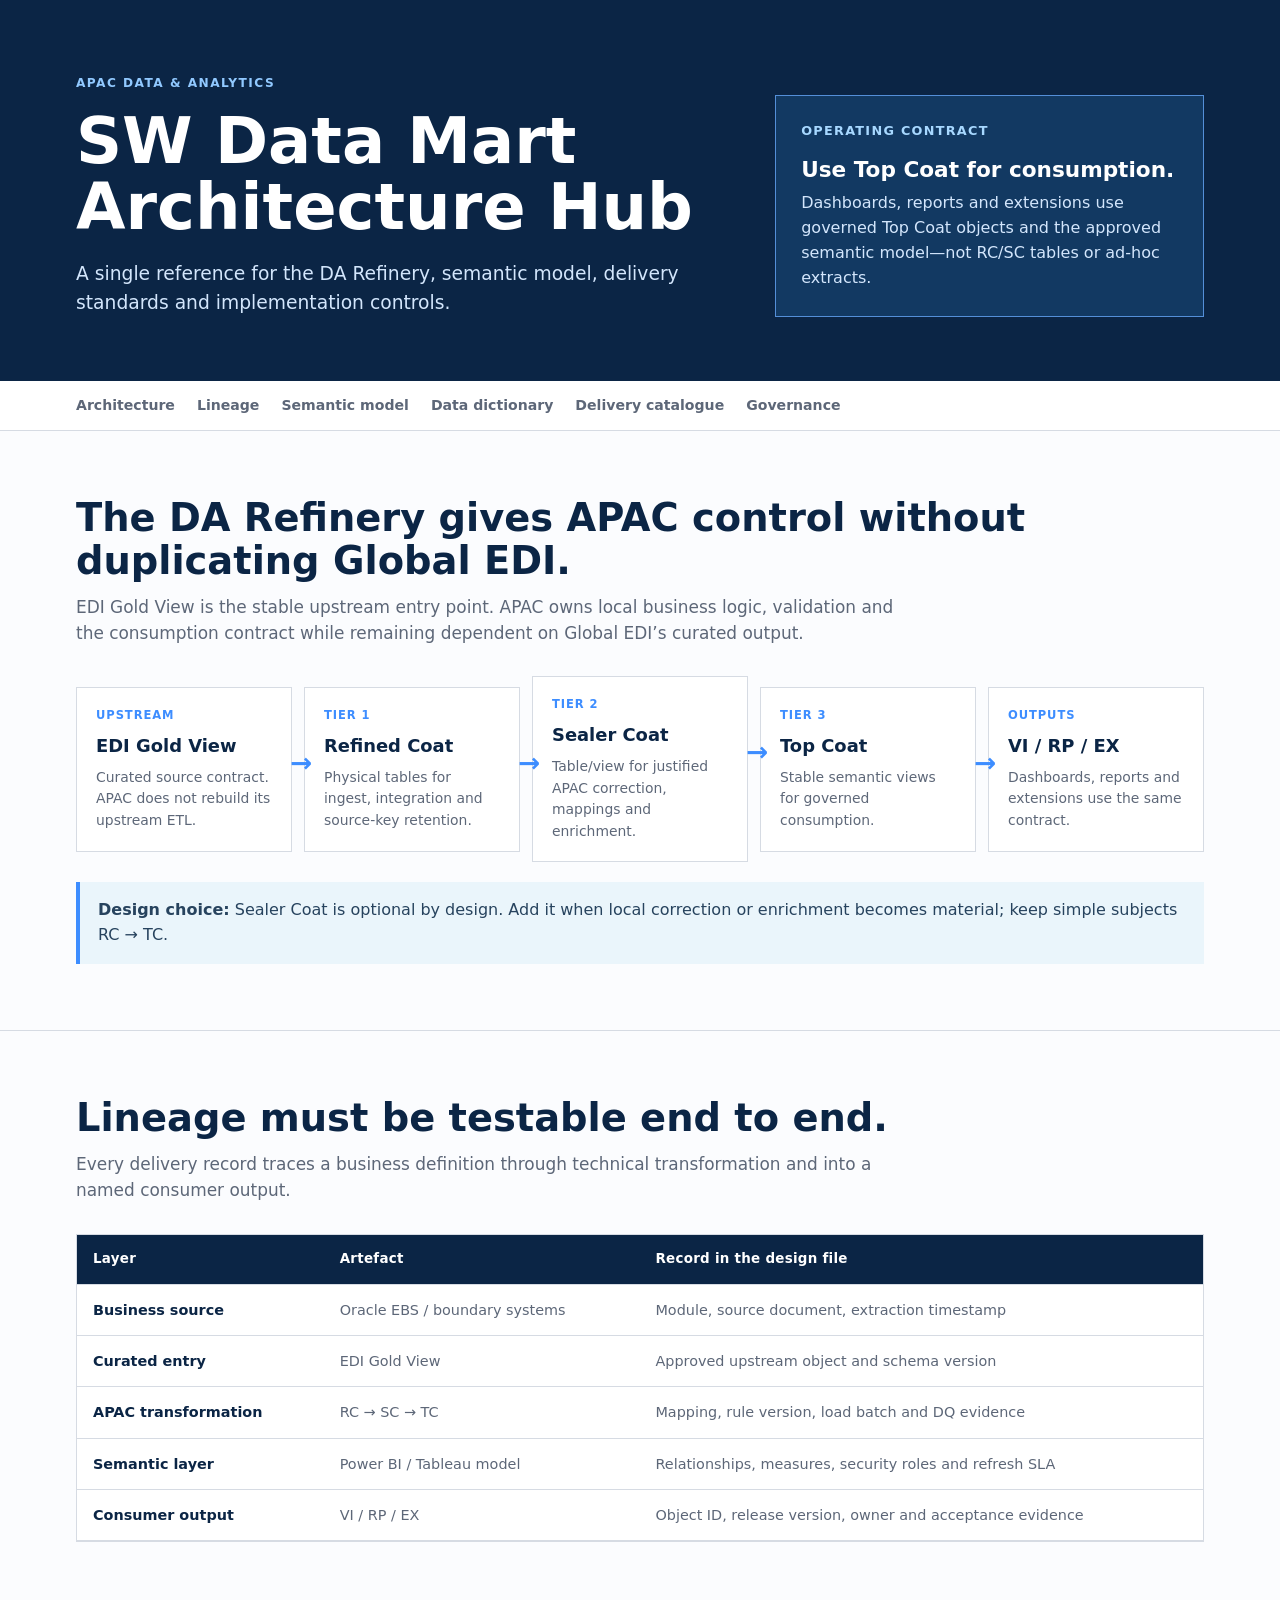
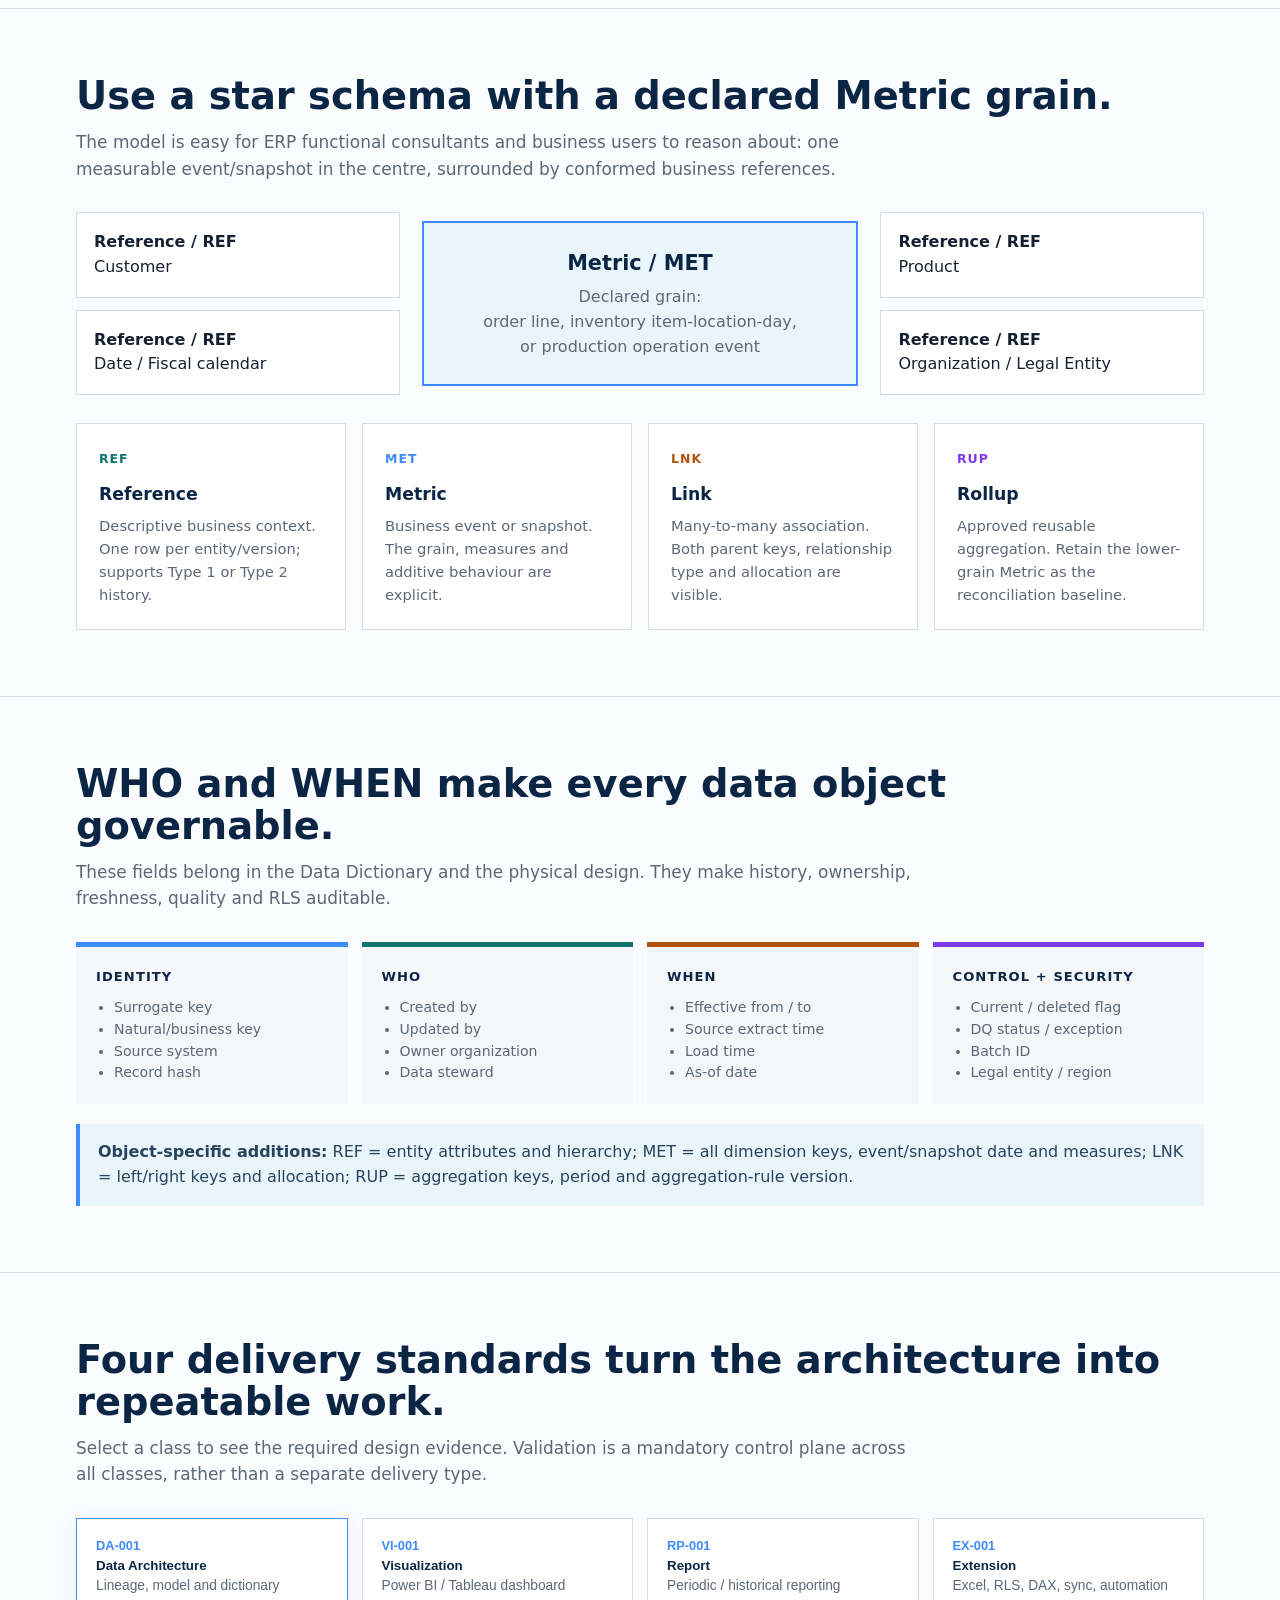
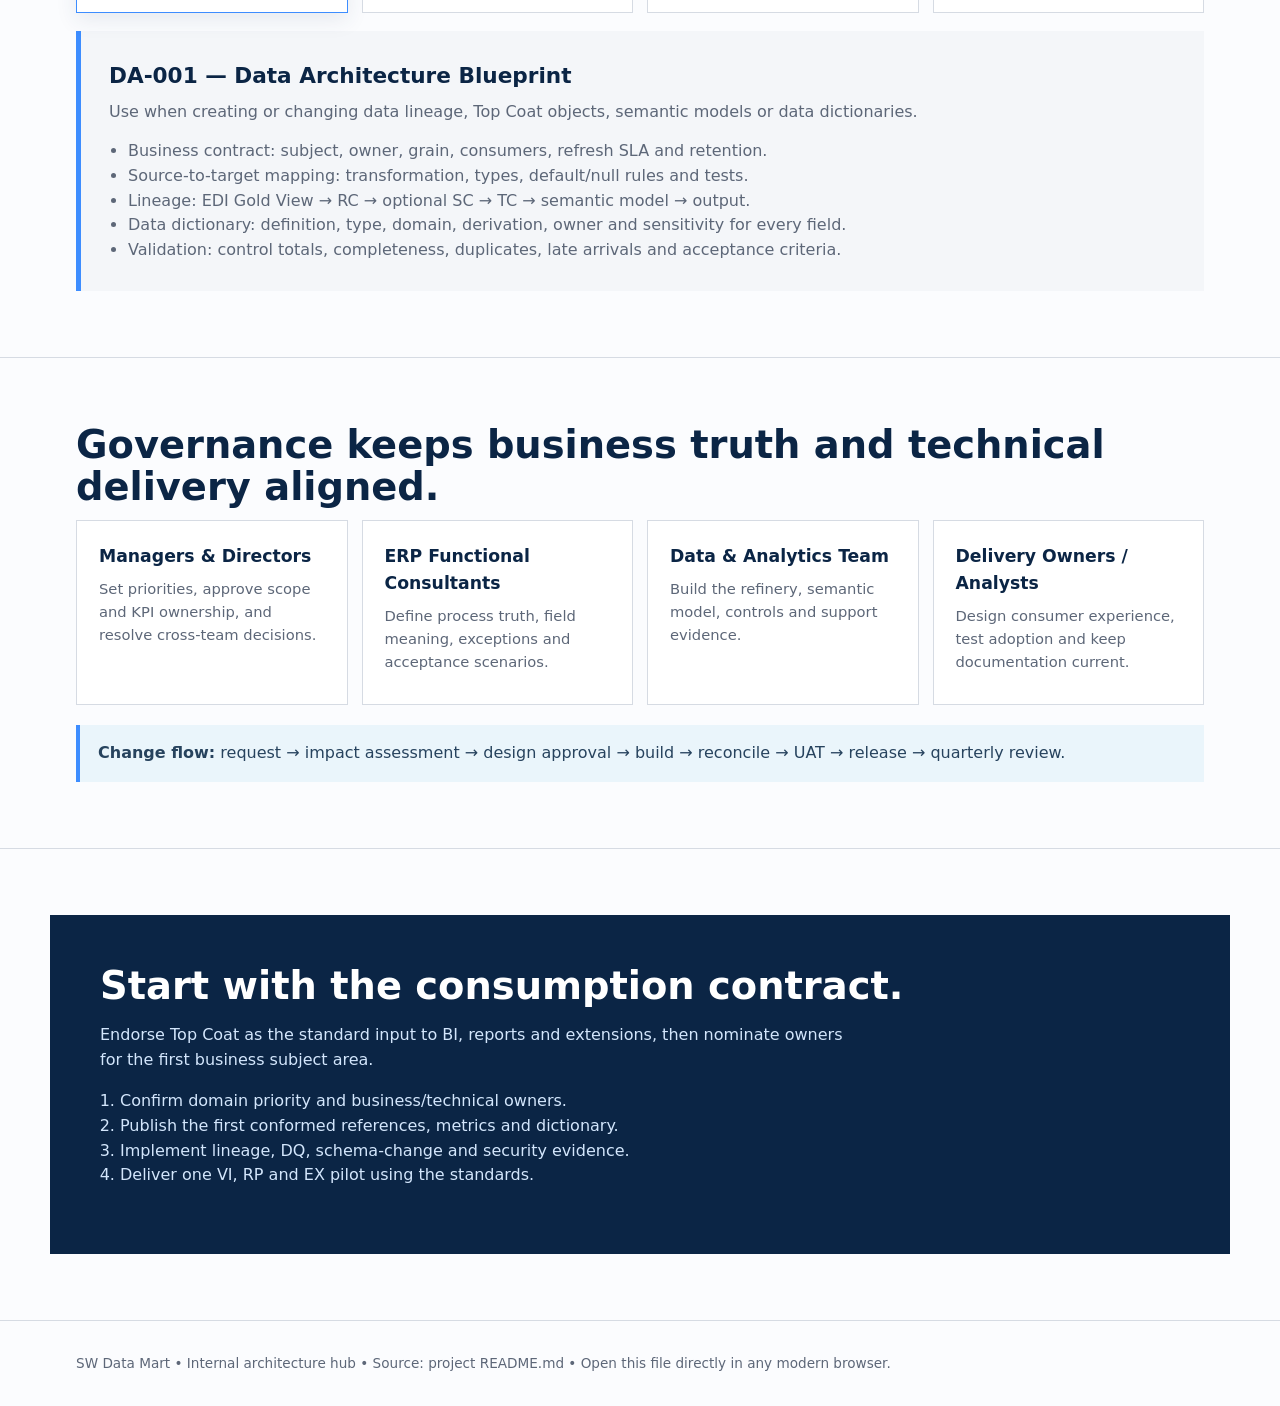
==== architecture-hub/index.html @ 83181788 "Add SW Data Mart architecture pack" ====
<!doctype html>
<html lang="en">
<head>
  <meta charset="utf-8" />
  <meta name="viewport" content="width=device-width, initial-scale=1" />
  <title>SW Data Mart | Architecture Hub</title>
  <style>
    :root{--ink:#0b2545;--text:#172033;--muted:#5d6778;--line:#d6dbe3;--soft:#f4f6f9;--blue:#3d8dff;--teal:#0f766e;--gold:#b45309;--white:#fff}*{box-sizing:border-box}html{scroll-behavior:smooth}body{margin:0;background:#fbfcfe;color:var(--text);font:16px/1.55 Inter,ui-sans-serif,system-ui,-apple-system,BlinkMacSystemFont,"Segoe UI",sans-serif}.wrap{max-width:1180px;margin:auto;padding:0 26px}.hero{background:var(--ink);color:white;padding:74px 0 64px}.eyebrow{letter-spacing:.12em;text-transform:uppercase;font-size:.76rem;font-weight:800;color:#91c9ff}.hero h1{max-width:850px;font-size:clamp(2.5rem,5vw,4.7rem);line-height:1.03;margin:16px 0 18px}.hero p{max-width:735px;margin:0;color:#d3e6fc;font-size:1.17rem}.hero-grid{display:grid;grid-template-columns:1.2fr .8fr;gap:56px;align-items:end}.contract{border:1px solid #548fd8;background:#123962;padding:25px}.contract b{display:block;color:#a7d8ff;font-size:.8rem;text-transform:uppercase;letter-spacing:.1em}.contract strong{display:block;font-size:1.35rem;margin:12px 0 5px}.contract span{color:#d3e6fc}.nav{position:sticky;top:0;z-index:3;background:#fff;border-bottom:1px solid var(--line)}.nav .wrap{display:flex;gap:22px;overflow:auto;padding-top:14px;padding-bottom:14px}.nav a{white-space:nowrap;color:var(--muted);text-decoration:none;font-size:.88rem;font-weight:700}.nav a:hover{color:var(--blue)}section{padding:66px 0;border-bottom:1px solid var(--line)}h2{font-size:clamp(1.8rem,3vw,2.7rem);line-height:1.1;color:var(--ink);margin:0 0 12px}h3{font-size:1.08rem;color:var(--ink);margin:0 0 8px}.lead{max-width:840px;color:var(--muted);font-size:1.06rem;margin:0 0 30px}.flow{display:grid;grid-template-columns:repeat(5,1fr);gap:12px;align-items:center}.flow .step{min-height:148px;background:white;border:1px solid var(--line);padding:19px;position:relative}.flow .step:not(:last-child):after{content:"→";position:absolute;right:-21px;top:55px;color:var(--blue);font-size:1.65rem;font-weight:700;z-index:1}.tag{font-size:.72rem;font-weight:800;letter-spacing:.08em;color:var(--blue);text-transform:uppercase}.step strong{display:block;margin:7px 0;color:var(--ink);font-size:1.12rem}.step p{font-size:.87rem;color:var(--muted);margin:0}.note{margin-top:20px;background:#eaf5fb;padding:16px 18px;border-left:4px solid var(--blue);color:#27435e}.grid{display:grid;grid-template-columns:repeat(4,1fr);gap:16px}.card{background:#fff;border:1px solid var(--line);padding:22px;min-height:202px}.card p{margin:0;color:var(--muted);font-size:.92rem}.card .code{display:inline-block;margin-bottom:12px;font-size:.78rem;font-weight:800;letter-spacing:.08em;color:var(--blue)}.card.ref .code{color:var(--teal)}.card.met .code{color:var(--blue)}.card.lnk .code{color:var(--gold)}.card.rup .code{color:#7c3aed}.model{display:grid;grid-template-columns:1fr 1.35fr 1fr;gap:22px;align-items:center}.refs{display:grid;gap:12px}.refbox,.metric{background:#fff;border:1px solid var(--line);padding:17px}.metric{background:#eaf5fb;border:2px solid var(--blue);min-height:165px;display:grid;place-items:center;text-align:center}.metric strong{display:block;font-size:1.3rem;color:var(--ink)}.metric p{margin:6px 0 0;color:var(--muted)}.field-grid{display:grid;grid-template-columns:repeat(4,1fr);gap:14px}.field{padding:20px;background:var(--soft);border-top:5px solid var(--blue)}.field:nth-child(2){border-color:var(--teal)}.field:nth-child(3){border-color:var(--gold)}.field:nth-child(4){border-color:#7c3aed}.field h3{font-size:.82rem;letter-spacing:.08em;text-transform:uppercase}.field ul{padding-left:18px;margin:10px 0 0;color:var(--muted);font-size:.88rem}.table-wrap{overflow:auto;border:1px solid var(--line);background:white}table{border-collapse:collapse;width:100%;min-width:720px}th,td{padding:14px 16px;text-align:left;vertical-align:top;border-bottom:1px solid var(--line)}th{background:var(--ink);color:#fff;font-size:.84rem;letter-spacing:.02em}td{font-size:.9rem;color:var(--muted)}td:first-child{font-weight:800;color:var(--ink)}.catalog{display:grid;grid-template-columns:repeat(4,1fr);gap:14px}.catalog button{appearance:none;text-align:left;border:1px solid var(--line);background:#fff;padding:19px;cursor:pointer;transition:.15s}.catalog button:hover,.catalog button.active{border-color:var(--blue);box-shadow:0 7px 20px #26456118}.catalog .code{font-size:.8rem;font-weight:800;color:var(--blue)}.catalog strong{display:block;color:var(--ink);margin:5px 0}.catalog span{font-size:.86rem;color:var(--muted)}.detail{margin-top:18px;padding:28px;background:var(--soft);border-left:5px solid var(--blue)}.detail h3{font-size:1.35rem}.detail p{color:var(--muted);margin:6px 0}.detail ul{margin:14px 0 0;padding-left:19px;color:var(--muted)}.roles{display:grid;grid-template-columns:repeat(4,1fr);gap:14px}.roles .card{min-height:185px}.cta{background:var(--ink);color:white;padding:50px}.cta h2{color:white}.cta p{color:#d3e6fc;max-width:760px}.cta ol{padding-left:20px;color:#d3e6fc}.footer{padding:32px 0;color:var(--muted);font-size:.85rem}@media(max-width:850px){.hero-grid,.model{grid-template-columns:1fr}.flow,.grid,.field-grid,.catalog,.roles{grid-template-columns:repeat(2,1fr)}.flow .step:not(:last-child):after{display:none}}@media(max-width:530px){.wrap{padding:0 18px}.hero{padding:54px 0}.flow,.grid,.field-grid,.catalog,.roles{grid-template-columns:1fr}section{padding:48px 0}}
  </style>
</head>
<body>
  <header class="hero"><div class="wrap hero-grid"><div><div class="eyebrow">APAC Data & Analytics</div><h1>SW Data Mart<br>Architecture Hub</h1><p>A single reference for the DA Refinery, semantic model, delivery standards and implementation controls.</p></div><aside class="contract"><b>Operating contract</b><strong>Use Top Coat for consumption.</strong><span>Dashboards, reports and extensions use governed Top Coat objects and the approved semantic model—not RC/SC tables or ad-hoc extracts.</span></aside></div></header>
  <nav class="nav"><div class="wrap"><a href="#architecture">Architecture</a><a href="#lineage">Lineage</a><a href="#model">Semantic model</a><a href="#dictionary">Data dictionary</a><a href="#catalogue">Delivery catalogue</a><a href="#governance">Governance</a></div></nav>
  <main>
    <section id="architecture"><div class="wrap"><h2>The DA Refinery gives APAC control without duplicating Global EDI.</h2><p class="lead">EDI Gold View is the stable upstream entry point. APAC owns local business logic, validation and the consumption contract while remaining dependent on Global EDI’s curated output.</p><div class="flow"><div class="step"><div class="tag">Upstream</div><strong>EDI Gold View</strong><p>Curated source contract. APAC does not rebuild its upstream ETL.</p></div><div class="step"><div class="tag">Tier 1</div><strong>Refined Coat</strong><p>Physical tables for ingest, integration and source-key retention.</p></div><div class="step"><div class="tag">Tier 2</div><strong>Sealer Coat</strong><p>Table/view for justified APAC correction, mappings and enrichment.</p></div><div class="step"><div class="tag">Tier 3</div><strong>Top Coat</strong><p>Stable semantic views for governed consumption.</p></div><div class="step"><div class="tag">Outputs</div><strong>VI / RP / EX</strong><p>Dashboards, reports and extensions use the same contract.</p></div></div><div class="note"><strong>Design choice:</strong> Sealer Coat is optional by design. Add it when local correction or enrichment becomes material; keep simple subjects RC → TC.</div></div></section>
    <section id="lineage"><div class="wrap"><h2>Lineage must be testable end to end.</h2><p class="lead">Every delivery record traces a business definition through technical transformation and into a named consumer output.</p><div class="table-wrap"><table><thead><tr><th>Layer</th><th>Artefact</th><th>Record in the design file</th></tr></thead><tbody><tr><td>Business source</td><td>Oracle EBS / boundary systems</td><td>Module, source document, extraction timestamp</td></tr><tr><td>Curated entry</td><td>EDI Gold View</td><td>Approved upstream object and schema version</td></tr><tr><td>APAC transformation</td><td>RC → SC → TC</td><td>Mapping, rule version, load batch and DQ evidence</td></tr><tr><td>Semantic layer</td><td>Power BI / Tableau model</td><td>Relationships, measures, security roles and refresh SLA</td></tr><tr><td>Consumer output</td><td>VI / RP / EX</td><td>Object ID, release version, owner and acceptance evidence</td></tr></tbody></table></div></div></section>
    <section id="model"><div class="wrap"><h2>Use a star schema with a declared Metric grain.</h2><p class="lead">The model is easy for ERP functional consultants and business users to reason about: one measurable event/snapshot in the centre, surrounded by conformed business references.</p><div class="model"><div class="refs"><div class="refbox"><strong>Reference / REF</strong><br><span>Customer</span></div><div class="refbox"><strong>Reference / REF</strong><br><span>Date / Fiscal calendar</span></div></div><div class="metric"><div><strong>Metric / MET</strong><p>Declared grain:<br>order line, inventory item-location-day,<br>or production operation event</p></div></div><div class="refs"><div class="refbox"><strong>Reference / REF</strong><br><span>Product</span></div><div class="refbox"><strong>Reference / REF</strong><br><span>Organization / Legal Entity</span></div></div></div><div class="grid" style="margin-top:28px"><article class="card ref"><div class="code">REF</div><h3>Reference</h3><p>Descriptive business context. One row per entity/version; supports Type 1 or Type 2 history.</p></article><article class="card met"><div class="code">MET</div><h3>Metric</h3><p>Business event or snapshot. The grain, measures and additive behaviour are explicit.</p></article><article class="card lnk"><div class="code">LNK</div><h3>Link</h3><p>Many-to-many association. Both parent keys, relationship type and allocation are visible.</p></article><article class="card rup"><div class="code">RUP</div><h3>Rollup</h3><p>Approved reusable aggregation. Retain the lower-grain Metric as the reconciliation baseline.</p></article></div></div></section>
    <section id="dictionary"><div class="wrap"><h2>WHO and WHEN make every data object governable.</h2><p class="lead">These fields belong in the Data Dictionary and the physical design. They make history, ownership, freshness, quality and RLS auditable.</p><div class="field-grid"><article class="field"><h3>Identity</h3><ul><li>Surrogate key</li><li>Natural/business key</li><li>Source system</li><li>Record hash</li></ul></article><article class="field"><h3>WHO</h3><ul><li>Created by</li><li>Updated by</li><li>Owner organization</li><li>Data steward</li></ul></article><article class="field"><h3>WHEN</h3><ul><li>Effective from / to</li><li>Source extract time</li><li>Load time</li><li>As-of date</li></ul></article><article class="field"><h3>Control + Security</h3><ul><li>Current / deleted flag</li><li>DQ status / exception</li><li>Batch ID</li><li>Legal entity / region</li></ul></article></div><div class="note"><strong>Object-specific additions:</strong> REF = entity attributes and hierarchy; MET = all dimension keys, event/snapshot date and measures; LNK = left/right keys and allocation; RUP = aggregation keys, period and aggregation-rule version.</div></div></section>
    <section id="catalogue"><div class="wrap"><h2>Four delivery standards turn the architecture into repeatable work.</h2><p class="lead">Select a class to see the required design evidence. Validation is a mandatory control plane across all classes, rather than a separate delivery type.</p><div class="catalog" id="catalog"><button class="active" data-key="DA"><div class="code">DA-001</div><strong>Data Architecture</strong><span>Lineage, model and dictionary</span></button><button data-key="VI"><div class="code">VI-001</div><strong>Visualization</strong><span>Power BI / Tableau dashboard</span></button><button data-key="RP"><div class="code">RP-001</div><strong>Report</strong><span>Periodic / historical reporting</span></button><button data-key="EX"><div class="code">EX-001</div><strong>Extension</strong><span>Excel, RLS, DAX, sync, automation</span></button></div><article class="detail" id="detail"></article></div></section>
    <section id="governance"><div class="wrap"><h2>Governance keeps business truth and technical delivery aligned.</h2><div class="roles"><article class="card"><h3>Managers & Directors</h3><p>Set priorities, approve scope and KPI ownership, and resolve cross-team decisions.</p></article><article class="card"><h3>ERP Functional Consultants</h3><p>Define process truth, field meaning, exceptions and acceptance scenarios.</p></article><article class="card"><h3>Data & Analytics Team</h3><p>Build the refinery, semantic model, controls and support evidence.</p></article><article class="card"><h3>Delivery Owners / Analysts</h3><p>Design consumer experience, test adoption and keep documentation current.</p></article></div><div class="note"><strong>Change flow:</strong> request → impact assessment → design approval → build → reconcile → UAT → release → quarterly review.</div></div></section>
    <section><div class="wrap cta"><h2>Start with the consumption contract.</h2><p>Endorse Top Coat as the standard input to BI, reports and extensions, then nominate owners for the first business subject area.</p><ol><li>Confirm domain priority and business/technical owners.</li><li>Publish the first conformed references, metrics and dictionary.</li><li>Implement lineage, DQ, schema-change and security evidence.</li><li>Deliver one VI, RP and EX pilot using the standards.</li></ol></div></section>
  </main>
  <footer class="footer"><div class="wrap">SW Data Mart • Internal architecture hub • Source: project README.md • Open this file directly in any modern browser.</div></footer>
  <script>
    const data={DA:{title:'DA-001 — Data Architecture Blueprint',intro:'Use when creating or changing data lineage, Top Coat objects, semantic models or data dictionaries.',items:['Business contract: subject, owner, grain, consumers, refresh SLA and retention.','Source-to-target mapping: transformation, types, default/null rules and tests.','Lineage: EDI Gold View → RC → optional SC → TC → semantic model → output.','Data dictionary: definition, type, domain, derivation, owner and sensitivity for every field.','Validation: control totals, completeness, duplicates, late arrivals and acceptance criteria.']},VI:{title:'VI-001 — Dashboard Design Standard',intro:'Use for Power BI and Tableau dashboards that support recurring decisions.',items:['Personas and decision questions by page.','KPI catalogue: formula, grain, target, owner, drill path and validation.','Semantic model relationships, measures, filter direction and date logic.','Page design, interactions, tooltips, export behaviour and accessibility.','RLS matrix, performance tests, UAT scenarios and release record.']},RP:{title:'RP-001 — Structured Report Design Standard',intro:'Use for scheduled reports, historical output and Finance-approved override logic.',items:['Report identity, distribution, frequency, close calendar, retention and row grain.','Historical snapshot/as-of policy, restatement policy and archive location.','Finance override: scope key, base amount, override, reason, approver and effective period.','Report layout, groups, subtotals, footnotes, page breaks and export contract.','Control totals, Finance reconciliation, distribution test and sign-off.']},EX:{title:'EX-001 — Extension Design Standard',intro:'Use for Excel output, RLS, shared measures, incremental sync or automation.',items:['Business need and interface contract: inputs, outputs, timing and error behaviour.','Top Coat / semantic data contract and allowed-field classification.','Identity, least-privilege access, entitlement reference and export restrictions.','Schedule/trigger, idempotency, watermark, alerting, recovery and support owner.','Security test, failure simulation, lifecycle, versioning and retirement plan.']}};
    const detail=document.getElementById('detail');function render(key){const x=data[key];detail.innerHTML='<h3>'+x.title+'</h3><p>'+x.intro+'</p><ul>'+x.items.map(i=>'<li>'+i+'</li>').join('')+'</ul>';document.querySelectorAll('#catalog button').forEach(b=>b.classList.toggle('active',b.dataset.key===key));}document.querySelectorAll('#catalog button').forEach(b=>b.addEventListener('click',()=>render(b.dataset.key)));render('DA');
  </script>
</body>
</html>
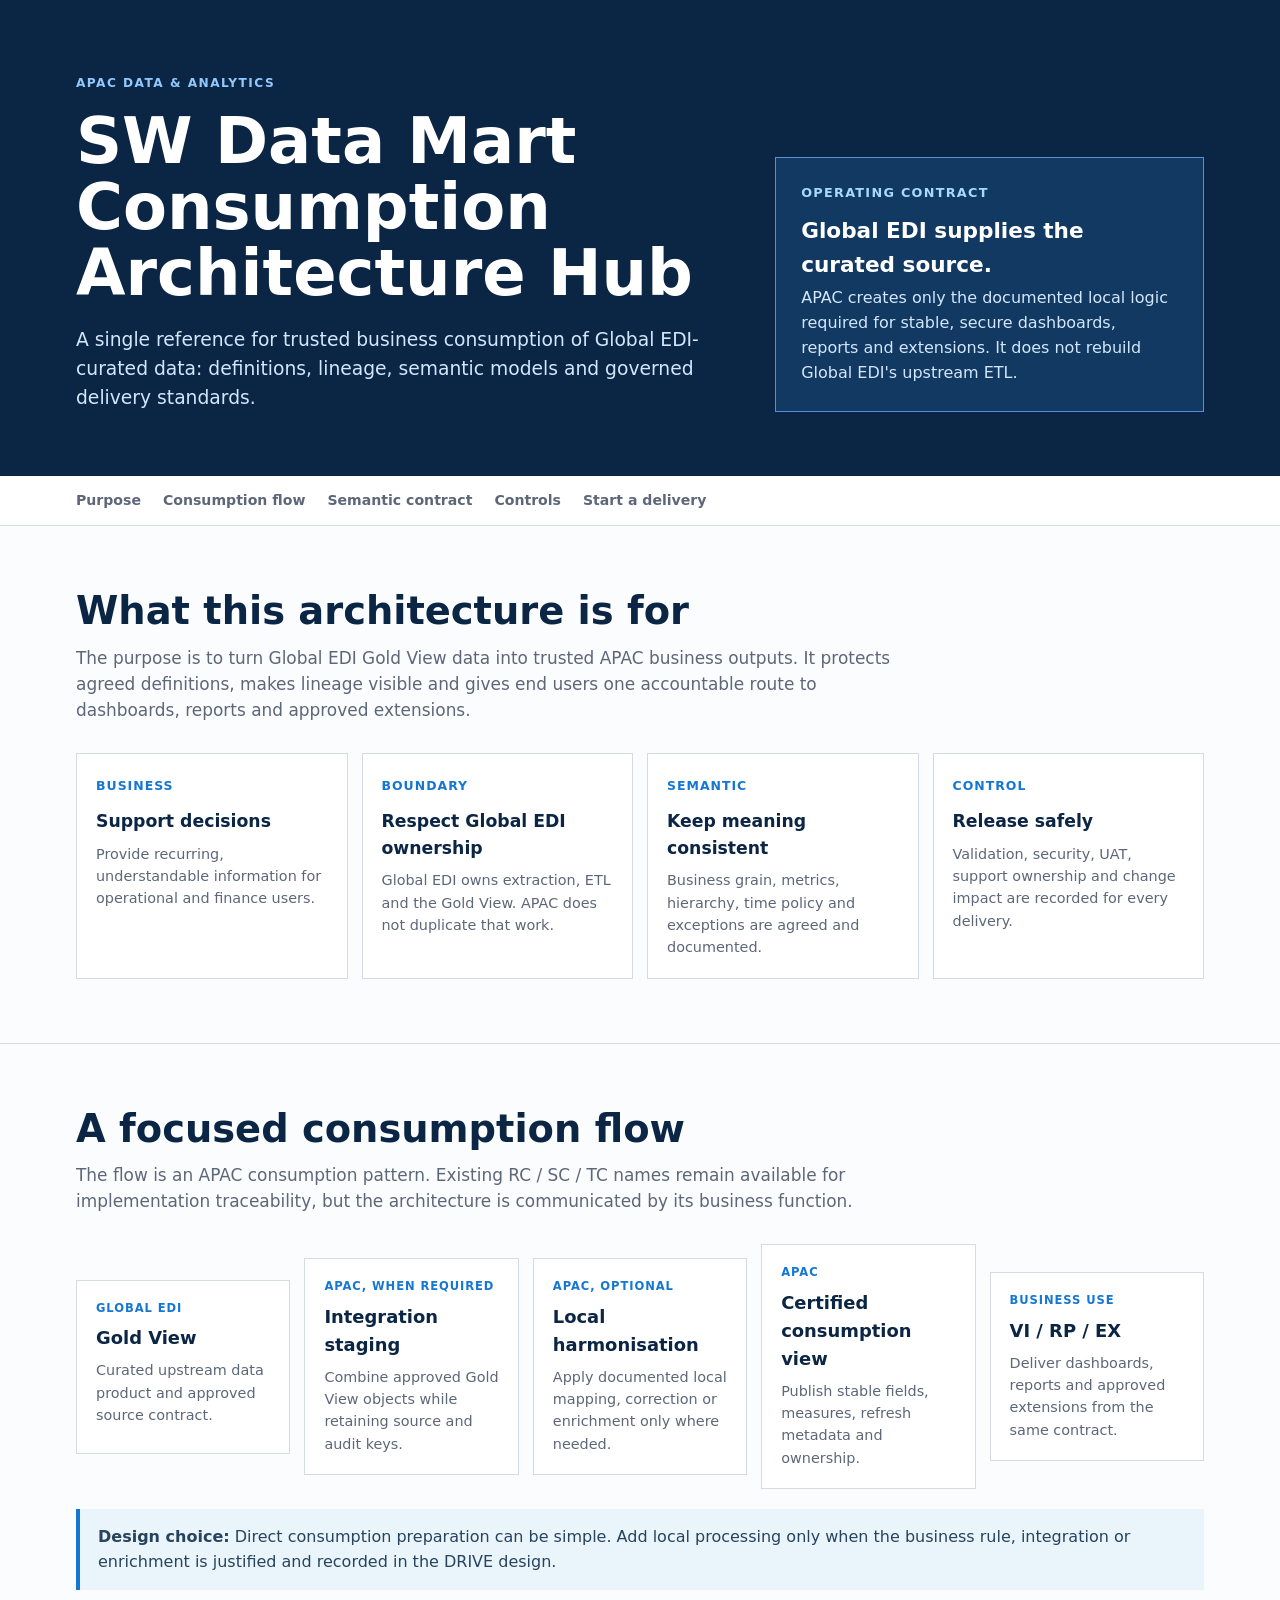
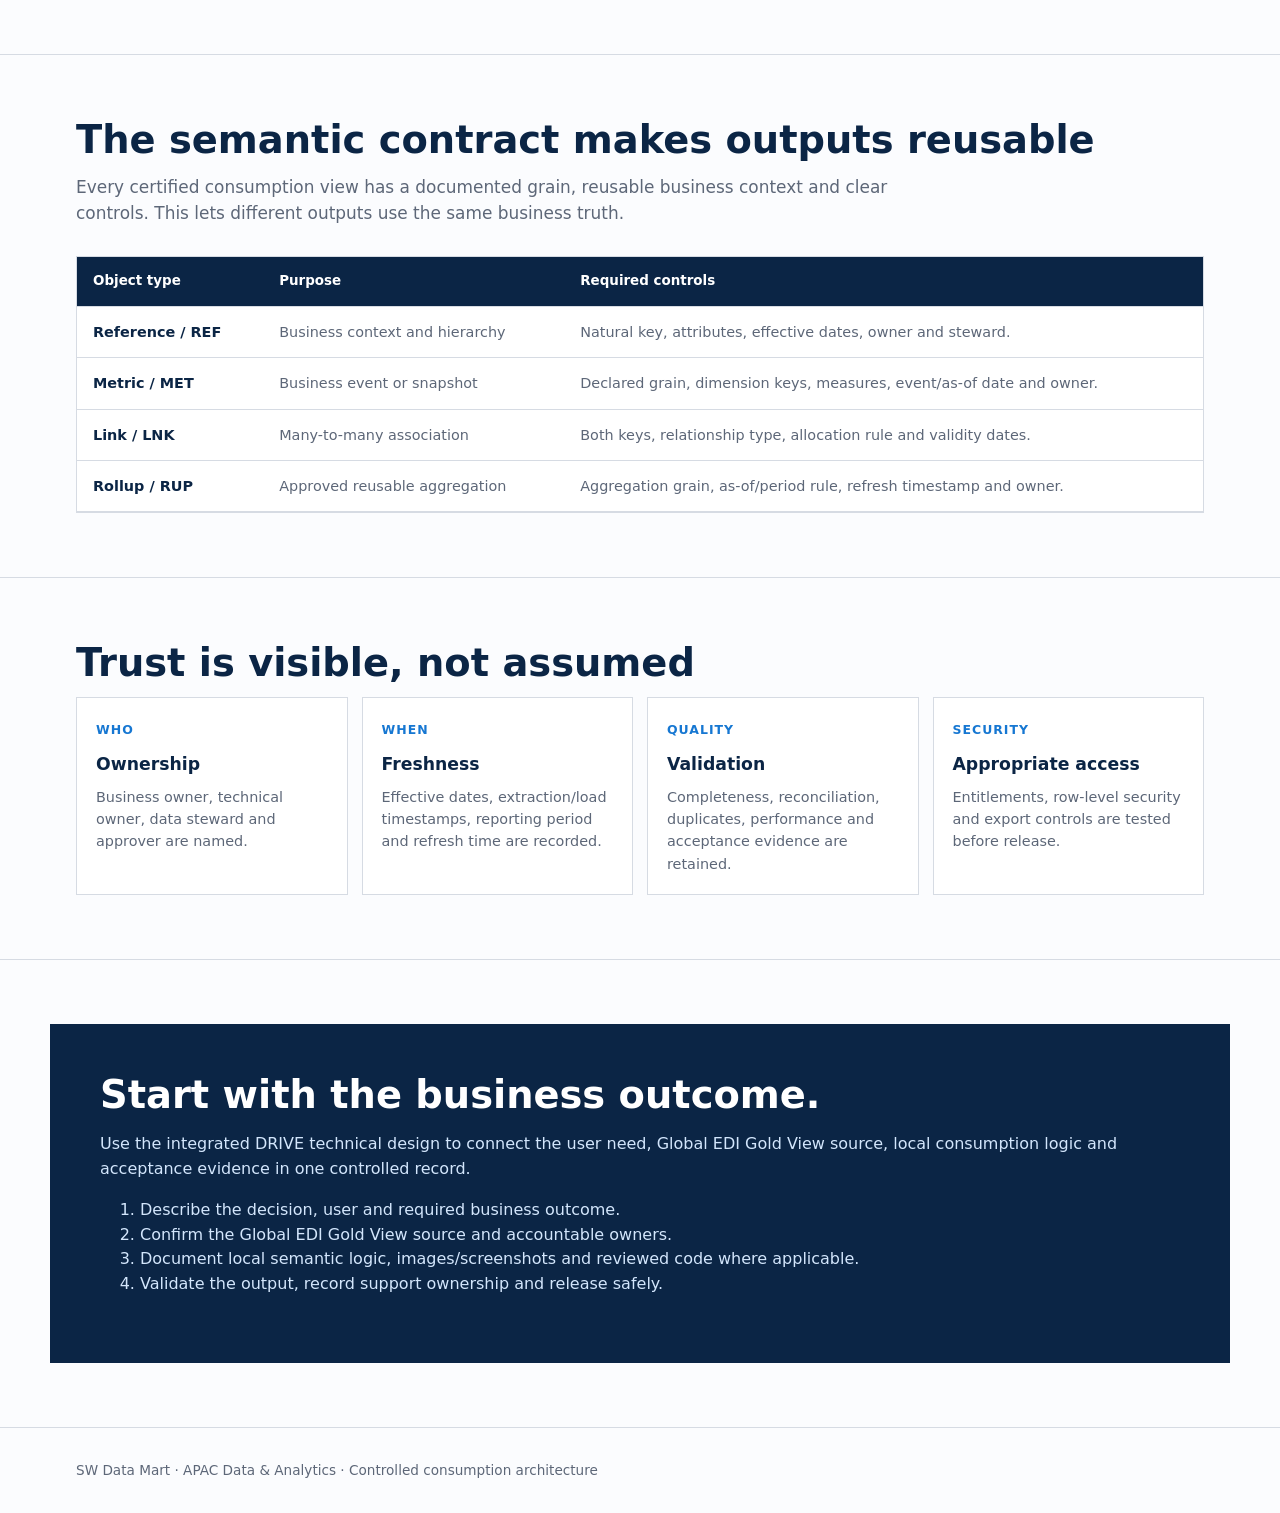
==== commit 40a3faac: "Clarify Global EDI consumption architecture" ====
--- a/architecture-hub/index.html
+++ b/architecture-hub/index.html
@@ -1,29 +1 @@
-<!doctype html>
-<html lang="en">
-<head>
-  <meta charset="utf-8" />
-  <meta name="viewport" content="width=device-width, initial-scale=1" />
-  <title>SW Data Mart | Architecture Hub</title>
-  <style>
-    :root{--ink:#0b2545;--text:#172033;--muted:#5d6778;--line:#d6dbe3;--soft:#f4f6f9;--blue:#3d8dff;--teal:#0f766e;--gold:#b45309;--white:#fff}*{box-sizing:border-box}html{scroll-behavior:smooth}body{margin:0;background:#fbfcfe;color:var(--text);font:16px/1.55 Inter,ui-sans-serif,system-ui,-apple-system,BlinkMacSystemFont,"Segoe UI",sans-serif}.wrap{max-width:1180px;margin:auto;padding:0 26px}.hero{background:var(--ink);color:white;padding:74px 0 64px}.eyebrow{letter-spacing:.12em;text-transform:uppercase;font-size:.76rem;font-weight:800;color:#91c9ff}.hero h1{max-width:850px;font-size:clamp(2.5rem,5vw,4.7rem);line-height:1.03;margin:16px 0 18px}.hero p{max-width:735px;margin:0;color:#d3e6fc;font-size:1.17rem}.hero-grid{display:grid;grid-template-columns:1.2fr .8fr;gap:56px;align-items:end}.contract{border:1px solid #548fd8;background:#123962;padding:25px}.contract b{display:block;color:#a7d8ff;font-size:.8rem;text-transform:uppercase;letter-spacing:.1em}.contract strong{display:block;font-size:1.35rem;margin:12px 0 5px}.contract span{color:#d3e6fc}.nav{position:sticky;top:0;z-index:3;background:#fff;border-bottom:1px solid var(--line)}.nav .wrap{display:flex;gap:22px;overflow:auto;padding-top:14px;padding-bottom:14px}.nav a{white-space:nowrap;color:var(--muted);text-decoration:none;font-size:.88rem;font-weight:700}.nav a:hover{color:var(--blue)}section{padding:66px 0;border-bottom:1px solid var(--line)}h2{font-size:clamp(1.8rem,3vw,2.7rem);line-height:1.1;color:var(--ink);margin:0 0 12px}h3{font-size:1.08rem;color:var(--ink);margin:0 0 8px}.lead{max-width:840px;color:var(--muted);font-size:1.06rem;margin:0 0 30px}.flow{display:grid;grid-template-columns:repeat(5,1fr);gap:12px;align-items:center}.flow .step{min-height:148px;background:white;border:1px solid var(--line);padding:19px;position:relative}.flow .step:not(:last-child):after{content:"→";position:absolute;right:-21px;top:55px;color:var(--blue);font-size:1.65rem;font-weight:700;z-index:1}.tag{font-size:.72rem;font-weight:800;letter-spacing:.08em;color:var(--blue);text-transform:uppercase}.step strong{display:block;margin:7px 0;color:var(--ink);font-size:1.12rem}.step p{font-size:.87rem;color:var(--muted);margin:0}.note{margin-top:20px;background:#eaf5fb;padding:16px 18px;border-left:4px solid var(--blue);color:#27435e}.grid{display:grid;grid-template-columns:repeat(4,1fr);gap:16px}.card{background:#fff;border:1px solid var(--line);padding:22px;min-height:202px}.card p{margin:0;color:var(--muted);font-size:.92rem}.card .code{display:inline-block;margin-bottom:12px;font-size:.78rem;font-weight:800;letter-spacing:.08em;color:var(--blue)}.card.ref .code{color:var(--teal)}.card.met .code{color:var(--blue)}.card.lnk .code{color:var(--gold)}.card.rup .code{color:#7c3aed}.model{display:grid;grid-template-columns:1fr 1.35fr 1fr;gap:22px;align-items:center}.refs{display:grid;gap:12px}.refbox,.metric{background:#fff;border:1px solid var(--line);padding:17px}.metric{background:#eaf5fb;border:2px solid var(--blue);min-height:165px;display:grid;place-items:center;text-align:center}.metric strong{display:block;font-size:1.3rem;color:var(--ink)}.metric p{margin:6px 0 0;color:var(--muted)}.field-grid{display:grid;grid-template-columns:repeat(4,1fr);gap:14px}.field{padding:20px;background:var(--soft);border-top:5px solid var(--blue)}.field:nth-child(2){border-color:var(--teal)}.field:nth-child(3){border-color:var(--gold)}.field:nth-child(4){border-color:#7c3aed}.field h3{font-size:.82rem;letter-spacing:.08em;text-transform:uppercase}.field ul{padding-left:18px;margin:10px 0 0;color:var(--muted);font-size:.88rem}.table-wrap{overflow:auto;border:1px solid var(--line);background:white}table{border-collapse:collapse;width:100%;min-width:720px}th,td{padding:14px 16px;text-align:left;vertical-align:top;border-bottom:1px solid var(--line)}th{background:var(--ink);color:#fff;font-size:.84rem;letter-spacing:.02em}td{font-size:.9rem;color:var(--muted)}td:first-child{font-weight:800;color:var(--ink)}.catalog{display:grid;grid-template-columns:repeat(4,1fr);gap:14px}.catalog button{appearance:none;text-align:left;border:1px solid var(--line);background:#fff;padding:19px;cursor:pointer;transition:.15s}.catalog button:hover,.catalog button.active{border-color:var(--blue);box-shadow:0 7px 20px #26456118}.catalog .code{font-size:.8rem;font-weight:800;color:var(--blue)}.catalog strong{display:block;color:var(--ink);margin:5px 0}.catalog span{font-size:.86rem;color:var(--muted)}.detail{margin-top:18px;padding:28px;background:var(--soft);border-left:5px solid var(--blue)}.detail h3{font-size:1.35rem}.detail p{color:var(--muted);margin:6px 0}.detail ul{margin:14px 0 0;padding-left:19px;color:var(--muted)}.roles{display:grid;grid-template-columns:repeat(4,1fr);gap:14px}.roles .card{min-height:185px}.cta{background:var(--ink);color:white;padding:50px}.cta h2{color:white}.cta p{color:#d3e6fc;max-width:760px}.cta ol{padding-left:20px;color:#d3e6fc}.footer{padding:32px 0;color:var(--muted);font-size:.85rem}@media(max-width:850px){.hero-grid,.model{grid-template-columns:1fr}.flow,.grid,.field-grid,.catalog,.roles{grid-template-columns:repeat(2,1fr)}.flow .step:not(:last-child):after{display:none}}@media(max-width:530px){.wrap{padding:0 18px}.hero{padding:54px 0}.flow,.grid,.field-grid,.catalog,.roles{grid-template-columns:1fr}section{padding:48px 0}}
-  </style>
-</head>
-<body>
-  <header class="hero"><div class="wrap hero-grid"><div><div class="eyebrow">APAC Data & Analytics</div><h1>SW Data Mart<br>Architecture Hub</h1><p>A single reference for the DA Refinery, semantic model, delivery standards and implementation controls.</p></div><aside class="contract"><b>Operating contract</b><strong>Use Top Coat for consumption.</strong><span>Dashboards, reports and extensions use governed Top Coat objects and the approved semantic model—not RC/SC tables or ad-hoc extracts.</span></aside></div></header>
-  <nav class="nav"><div class="wrap"><a href="#architecture">Architecture</a><a href="#lineage">Lineage</a><a href="#model">Semantic model</a><a href="#dictionary">Data dictionary</a><a href="#catalogue">Delivery catalogue</a><a href="#governance">Governance</a></div></nav>
-  <main>
-    <section id="architecture"><div class="wrap"><h2>The DA Refinery gives APAC control without duplicating Global EDI.</h2><p class="lead">EDI Gold View is the stable upstream entry point. APAC owns local business logic, validation and the consumption contract while remaining dependent on Global EDI’s curated output.</p><div class="flow"><div class="step"><div class="tag">Upstream</div><strong>EDI Gold View</strong><p>Curated source contract. APAC does not rebuild its upstream ETL.</p></div><div class="step"><div class="tag">Tier 1</div><strong>Refined Coat</strong><p>Physical tables for ingest, integration and source-key retention.</p></div><div class="step"><div class="tag">Tier 2</div><strong>Sealer Coat</strong><p>Table/view for justified APAC correction, mappings and enrichment.</p></div><div class="step"><div class="tag">Tier 3</div><strong>Top Coat</strong><p>Stable semantic views for governed consumption.</p></div><div class="step"><div class="tag">Outputs</div><strong>VI / RP / EX</strong><p>Dashboards, reports and extensions use the same contract.</p></div></div><div class="note"><strong>Design choice:</strong> Sealer Coat is optional by design. Add it when local correction or enrichment becomes material; keep simple subjects RC → TC.</div></div></section>
-    <section id="lineage"><div class="wrap"><h2>Lineage must be testable end to end.</h2><p class="lead">Every delivery record traces a business definition through technical transformation and into a named consumer output.</p><div class="table-wrap"><table><thead><tr><th>Layer</th><th>Artefact</th><th>Record in the design file</th></tr></thead><tbody><tr><td>Business source</td><td>Oracle EBS / boundary systems</td><td>Module, source document, extraction timestamp</td></tr><tr><td>Curated entry</td><td>EDI Gold View</td><td>Approved upstream object and schema version</td></tr><tr><td>APAC transformation</td><td>RC → SC → TC</td><td>Mapping, rule version, load batch and DQ evidence</td></tr><tr><td>Semantic layer</td><td>Power BI / Tableau model</td><td>Relationships, measures, security roles and refresh SLA</td></tr><tr><td>Consumer output</td><td>VI / RP / EX</td><td>Object ID, release version, owner and acceptance evidence</td></tr></tbody></table></div></div></section>
-    <section id="model"><div class="wrap"><h2>Use a star schema with a declared Metric grain.</h2><p class="lead">The model is easy for ERP functional consultants and business users to reason about: one measurable event/snapshot in the centre, surrounded by conformed business references.</p><div class="model"><div class="refs"><div class="refbox"><strong>Reference / REF</strong><br><span>Customer</span></div><div class="refbox"><strong>Reference / REF</strong><br><span>Date / Fiscal calendar</span></div></div><div class="metric"><div><strong>Metric / MET</strong><p>Declared grain:<br>order line, inventory item-location-day,<br>or production operation event</p></div></div><div class="refs"><div class="refbox"><strong>Reference / REF</strong><br><span>Product</span></div><div class="refbox"><strong>Reference / REF</strong><br><span>Organization / Legal Entity</span></div></div></div><div class="grid" style="margin-top:28px"><article class="card ref"><div class="code">REF</div><h3>Reference</h3><p>Descriptive business context. One row per entity/version; supports Type 1 or Type 2 history.</p></article><article class="card met"><div class="code">MET</div><h3>Metric</h3><p>Business event or snapshot. The grain, measures and additive behaviour are explicit.</p></article><article class="card lnk"><div class="code">LNK</div><h3>Link</h3><p>Many-to-many association. Both parent keys, relationship type and allocation are visible.</p></article><article class="card rup"><div class="code">RUP</div><h3>Rollup</h3><p>Approved reusable aggregation. Retain the lower-grain Metric as the reconciliation baseline.</p></article></div></div></section>
-    <section id="dictionary"><div class="wrap"><h2>WHO and WHEN make every data object governable.</h2><p class="lead">These fields belong in the Data Dictionary and the physical design. They make history, ownership, freshness, quality and RLS auditable.</p><div class="field-grid"><article class="field"><h3>Identity</h3><ul><li>Surrogate key</li><li>Natural/business key</li><li>Source system</li><li>Record hash</li></ul></article><article class="field"><h3>WHO</h3><ul><li>Created by</li><li>Updated by</li><li>Owner organization</li><li>Data steward</li></ul></article><article class="field"><h3>WHEN</h3><ul><li>Effective from / to</li><li>Source extract time</li><li>Load time</li><li>As-of date</li></ul></article><article class="field"><h3>Control + Security</h3><ul><li>Current / deleted flag</li><li>DQ status / exception</li><li>Batch ID</li><li>Legal entity / region</li></ul></article></div><div class="note"><strong>Object-specific additions:</strong> REF = entity attributes and hierarchy; MET = all dimension keys, event/snapshot date and measures; LNK = left/right keys and allocation; RUP = aggregation keys, period and aggregation-rule version.</div></div></section>
-    <section id="catalogue"><div class="wrap"><h2>Four delivery standards turn the architecture into repeatable work.</h2><p class="lead">Select a class to see the required design evidence. Validation is a mandatory control plane across all classes, rather than a separate delivery type.</p><div class="catalog" id="catalog"><button class="active" data-key="DA"><div class="code">DA-001</div><strong>Data Architecture</strong><span>Lineage, model and dictionary</span></button><button data-key="VI"><div class="code">VI-001</div><strong>Visualization</strong><span>Power BI / Tableau dashboard</span></button><button data-key="RP"><div class="code">RP-001</div><strong>Report</strong><span>Periodic / historical reporting</span></button><button data-key="EX"><div class="code">EX-001</div><strong>Extension</strong><span>Excel, RLS, DAX, sync, automation</span></button></div><article class="detail" id="detail"></article></div></section>
-    <section id="governance"><div class="wrap"><h2>Governance keeps business truth and technical delivery aligned.</h2><div class="roles"><article class="card"><h3>Managers & Directors</h3><p>Set priorities, approve scope and KPI ownership, and resolve cross-team decisions.</p></article><article class="card"><h3>ERP Functional Consultants</h3><p>Define process truth, field meaning, exceptions and acceptance scenarios.</p></article><article class="card"><h3>Data & Analytics Team</h3><p>Build the refinery, semantic model, controls and support evidence.</p></article><article class="card"><h3>Delivery Owners / Analysts</h3><p>Design consumer experience, test adoption and keep documentation current.</p></article></div><div class="note"><strong>Change flow:</strong> request → impact assessment → design approval → build → reconcile → UAT → release → quarterly review.</div></div></section>
-    <section><div class="wrap cta"><h2>Start with the consumption contract.</h2><p>Endorse Top Coat as the standard input to BI, reports and extensions, then nominate owners for the first business subject area.</p><ol><li>Confirm domain priority and business/technical owners.</li><li>Publish the first conformed references, metrics and dictionary.</li><li>Implement lineage, DQ, schema-change and security evidence.</li><li>Deliver one VI, RP and EX pilot using the standards.</li></ol></div></section>
-  </main>
-  <footer class="footer"><div class="wrap">SW Data Mart • Internal architecture hub • Source: project README.md • Open this file directly in any modern browser.</div></footer>
-  <script>
-    const data={DA:{title:'DA-001 — Data Architecture Blueprint',intro:'Use when creating or changing data lineage, Top Coat objects, semantic models or data dictionaries.',items:['Business contract: subject, owner, grain, consumers, refresh SLA and retention.','Source-to-target mapping: transformation, types, default/null rules and tests.','Lineage: EDI Gold View → RC → optional SC → TC → semantic model → output.','Data dictionary: definition, type, domain, derivation, owner and sensitivity for every field.','Validation: control totals, completeness, duplicates, late arrivals and acceptance criteria.']},VI:{title:'VI-001 — Dashboard Design Standard',intro:'Use for Power BI and Tableau dashboards that support recurring decisions.',items:['Personas and decision questions by page.','KPI catalogue: formula, grain, target, owner, drill path and validation.','Semantic model relationships, measures, filter direction and date logic.','Page design, interactions, tooltips, export behaviour and accessibility.','RLS matrix, performance tests, UAT scenarios and release record.']},RP:{title:'RP-001 — Structured Report Design Standard',intro:'Use for scheduled reports, historical output and Finance-approved override logic.',items:['Report identity, distribution, frequency, close calendar, retention and row grain.','Historical snapshot/as-of policy, restatement policy and archive location.','Finance override: scope key, base amount, override, reason, approver and effective period.','Report layout, groups, subtotals, footnotes, page breaks and export contract.','Control totals, Finance reconciliation, distribution test and sign-off.']},EX:{title:'EX-001 — Extension Design Standard',intro:'Use for Excel output, RLS, shared measures, incremental sync or automation.',items:['Business need and interface contract: inputs, outputs, timing and error behaviour.','Top Coat / semantic data contract and allowed-field classification.','Identity, least-privilege access, entitlement reference and export restrictions.','Schedule/trigger, idempotency, watermark, alerting, recovery and support owner.','Security test, failure simulation, lifecycle, versioning and retirement plan.']}};
-    const detail=document.getElementById('detail');function render(key){const x=data[key];detail.innerHTML='<h3>'+x.title+'</h3><p>'+x.intro+'</p><ul>'+x.items.map(i=>'<li>'+i+'</li>').join('')+'</ul>';document.querySelectorAll('#catalog button').forEach(b=>b.classList.toggle('active',b.dataset.key===key));}document.querySelectorAll('#catalog button').forEach(b=>b.addEventListener('click',()=>render(b.dataset.key)));render('DA');
-  </script>
-</body>
-</html>
+<!doctype html><html lang="en"><head><meta charset="utf-8"><meta name="viewport" content="width=device-width,initial-scale=1"><meta http-equiv="refresh" content="0; url=../deliverables/SW_DataMart_Architecture_Hub.html"><title>SW Data Mart Architecture Hub</title></head><body><p>Opening the <a href="../deliverables/SW_DataMart_Architecture_Hub.html">SW Data Mart Consumption Architecture Hub</a>…</p></body></html>
